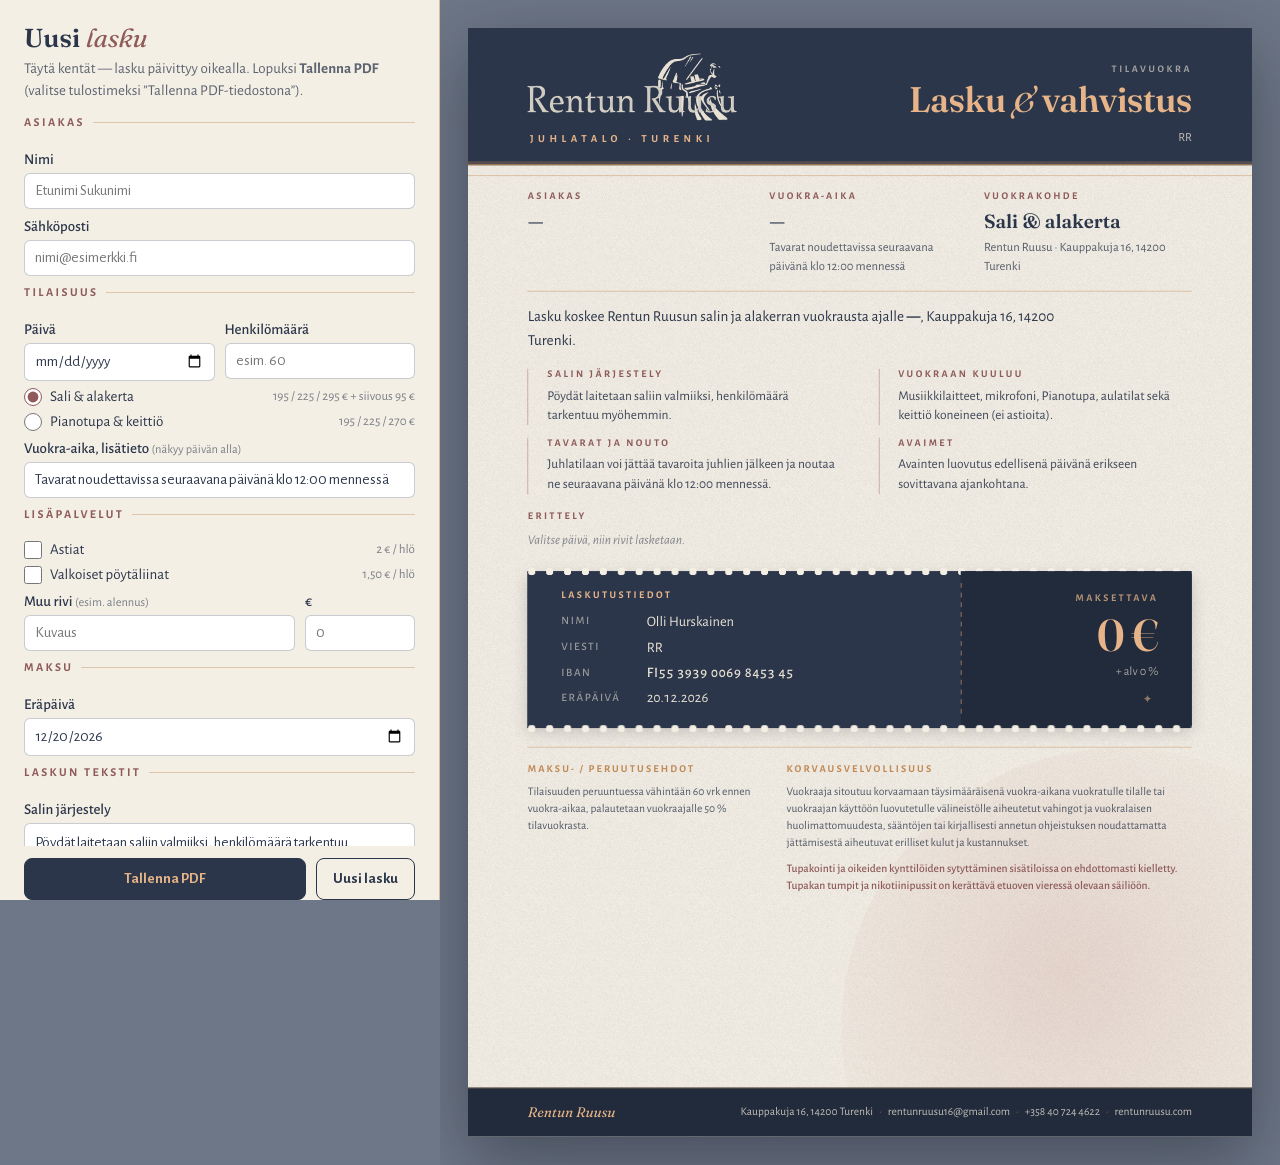
==== website/lasku/index.html @ a07ed773 "Laskutyökalu: lomake + live-esikatselu + PDF (rentunruusu.com/lasku) Co-Authored-By: Claude Opus 5.5" ====
<!DOCTYPE html>
<html lang="fi">
<head>
<meta charset="utf-8">
<meta name="viewport" content="width=device-width, initial-scale=1">
<meta name="robots" content="noindex, nofollow">
<title>Lasku · Rentun Ruusu</title>
<link rel="icon" href="../favicon.png">
<link rel="stylesheet" href="lasku.css">
<script type="module" src="lasku.js"></script>
</head>
<body>
<div class="tyokalu">

  <form class="lomake" id="lomake" autocomplete="off">
    <h1>Uusi <em>lasku</em></h1>
    <p class="ohje">Täytä kentät — lasku päivittyy oikealla. Lopuksi <strong>Tallenna PDF</strong> (valitse tulostimeksi ”Tallenna PDF-tiedostona”).</p>

    <fieldset>
      <legend>Asiakas</legend>
      <label>Nimi <input type="text" name="asiakas" placeholder="Etunimi Sukunimi"></label>
      <label>Sähköposti <input type="email" name="email" placeholder="nimi@esimerkki.fi"></label>
    </fieldset>

    <fieldset>
      <legend>Tilaisuus</legend>
      <div class="rivi">
        <label>Päivä <input type="date" name="pvm"></label>
        <label>Henkilömäärä <input type="number" name="hlo" min="0" step="1" placeholder="esim. 60"></label>
      </div>
      <label class="valinta"><input type="radio" name="tila" value="sali" checked> Sali &amp; alakerta <span class="hinta">195 / 225 / 295 € + siivous 95 €</span></label>
      <label class="valinta"><input type="radio" name="tila" value="pianotupa"> Pianotupa &amp; keittiö <span class="hinta">195 / 225 / 270 €</span></label>
      <label>Vuokra-aika, lisätieto <small>(näkyy päivän alla)</small>
        <input type="text" name="lisatieto" value="Tavarat noudettavissa seuraavana päivänä klo 12:00 mennessä"></label>
    </fieldset>

    <fieldset>
      <legend>Lisäpalvelut</legend>
      <label class="valinta"><input type="checkbox" name="astiat"> Astiat <span class="hinta">2 € / hlö</span></label>
      <label class="valinta"><input type="checkbox" name="liinat"> Valkoiset pöytäliinat <span class="hinta" data-k="liinahinta">1,50 € / hlö</span></label>
      <div class="rivi muu">
        <label>Muu rivi <small>(esim. alennus)</small> <input type="text" name="muuKuvaus" placeholder="Kuvaus"></label>
        <label>€ <input type="text" name="muuEur" inputmode="decimal" placeholder="0"></label>
      </div>
    </fieldset>

    <fieldset>
      <legend>Maksu</legend>
      <label>Eräpäivä <input type="date" name="erapaiva"></label>
    </fieldset>

    <fieldset>
      <legend>Laskun tekstit</legend>
      <label>Salin järjestely <textarea name="jarjestely">Pöydät laitetaan saliin valmiiksi, henkilömäärä tarkentuu myöhemmin.</textarea></label>
      <label>Vuokraan kuuluu <textarea name="kuuluu">Musiikkilaitteet, mikrofoni, Pianotupa, aulatilat sekä keittiö koneineen (ei astioita).</textarea></label>
      <label>Tavarat ja nouto <textarea name="tavarat">Juhlatilaan voi jättää tavaroita juhlien jälkeen ja noutaa ne seuraavana päivänä klo 12:00 mennessä.</textarea></label>
      <label>Avaimet <textarea name="avaimet">Avainten luovutus edellisenä päivänä erikseen sovittavana ajankohtana.</textarea></label>
    </fieldset>

    <div class="huom" id="huom" role="status" aria-live="polite"></div>

    <div class="toiminnot">
      <button type="button" class="paa" id="tallenna">Tallenna PDF</button>
      <button type="button" id="uusi">Uusi lasku</button>
    </div>
  </form>

  <div class="esikatselu" id="esikatselu">
    <div class="kehys" id="kehys">
      <div class="sheet">

        <header class="masthead">
          <div class="mark">
            <img src="logo.png" alt="Rentun Ruusu">
            <div class="place">Juhlatalo · Turenki</div>
          </div>
          <div class="doctype">
            <div class="kicker">Tilavuokra</div>
            <h1>Lasku <em>&amp;</em> vahvistus</h1>
            <div class="ref" data-k="viite"></div>
          </div>
        </header>

        <main class="body">
          <section class="facts">
            <div class="fact">
              <div class="eyebrow">Asiakas</div>
              <div class="name" data-k="asiakas"></div>
              <div class="sub" data-k="email"></div>
            </div>
            <div class="fact">
              <div class="eyebrow">Vuokra-aika</div>
              <div class="name" data-k="pvm"></div>
              <div class="sub" data-k="lisatieto"></div>
            </div>
            <div class="fact">
              <div class="eyebrow">Vuokrakohde</div>
              <div class="name" data-k="tilanimi"></div>
              <div class="sub">Rentun Ruusu · Kauppakuja 16, 14200 Turenki</div>
            </div>
          </section>

          <p class="lede">
            Lasku koskee Rentun Ruusun <span data-k="genetiivi"></span> vuokrausta ajalle
            <strong data-k="pvm"></strong>, Kauppakuja 16, 14200 Turenki.
          </p>

          <div class="terms-list">
            <div class="item"><div class="eyebrow">Salin järjestely</div><p data-k="jarjestely"></p></div>
            <div class="item"><div class="eyebrow">Vuokraan kuuluu</div><p data-k="kuuluu"></p></div>
            <div class="item"><div class="eyebrow">Tavarat ja nouto</div><p data-k="tavarat"></p></div>
            <div class="item"><div class="eyebrow">Avaimet</div><p data-k="avaimet"></p></div>
          </div>

          <section class="erittely">
            <div class="eyebrow">Erittely</div>
            <ol id="rivit"></ol>
          </section>

          <section class="ticket">
            <div class="ticket-main">
              <div class="eyebrow">Laskutustiedot</div>
              <dl class="pay">
                <dt>Nimi</dt><dd data-k="laskuttaja"></dd>
                <dt>Viesti</dt><dd data-k="viite"></dd>
                <dt>IBAN</dt><dd class="iban" data-k="iban"></dd>
                <dt>Eräpäivä</dt><dd data-k="erapaiva"></dd>
              </dl>
            </div>
            <div class="stub">
              <div class="eyebrow">Maksettava</div>
              <div class="amount" data-k="summa"></div>
              <div class="vat">+ alv 0 %</div>
              <div class="star">✦</div>
            </div>
          </section>

          <section class="fineprint">
            <div>
              <h2>Maksu- / peruutusehdot</h2>
              <p>Tilaisuuden peruuntuessa vähintään 60 vrk ennen vuokra-aikaa, palautetaan vuokraajalle 50 % tilavuokrasta.</p>
            </div>
            <div>
              <h2>Korvausvelvollisuus</h2>
              <p>Vuokraaja sitoutuu korvaamaan täysimääräisenä vuokra-aikana vuokratulle tilalle tai vuokraajan käyttöön luovutetulle välineistölle aiheutetut vahingot ja vuokralaisen huolimattomuudesta, sääntöjen tai kirjallisesti annetun ohjeistuksen noudattamatta jättämisestä aiheutuvat erilliset kulut ja kustannukset.</p>
              <p class="warn">Tupakointi ja oikeiden kynttilöiden sytyttäminen sisätiloissa on ehdottomasti kielletty. Tupakan tumpit ja nikotiinipussit on kerättävä etuoven vieressä olevaan säiliöön.</p>
            </div>
          </section>
        </main>

        <footer class="colophon">
          <div class="sig">Rentun Ruusu</div>
          <div>
            Kauppakuja 16, 14200 Turenki<span class="dot">·</span>rentunruusu16@gmail.com<span class="dot">·</span>+358 40 724 4622<span class="dot">·</span>rentunruusu.com
          </div>
        </footer>

      </div>
    </div>
  </div>

</div>
</body>
</html>
---- website/lasku/lasku.css ----
@font-face { font-family: "Fraunces"; font-style: normal; font-weight: 400 700; font-display: swap; src: url("../assets/fonts/fraunces-latin.woff2") format("woff2"); }
@font-face { font-family: "Fraunces"; font-style: italic; font-weight: 400 700; font-display: swap; src: url("../assets/fonts/fraunces-italic-latin.woff2") format("woff2"); }
@font-face { font-family: "Alegreya Sans"; font-style: normal; font-weight: 400; font-display: swap; src: url("../assets/fonts/alegreya-sans-400-latin.woff2") format("woff2"); }
@font-face { font-family: "Alegreya Sans"; font-style: italic; font-weight: 400; font-display: swap; src: url("../assets/fonts/alegreya-sans-400-italic-latin.woff2") format("woff2"); }
@font-face { font-family: "Alegreya Sans"; font-style: normal; font-weight: 500; font-display: swap; src: url("../assets/fonts/alegreya-sans-500-latin.woff2") format("woff2"); }
@font-face { font-family: "Alegreya Sans"; font-style: normal; font-weight: 700; font-display: swap; src: url("../assets/fonts/alegreya-sans-700-latin.woff2") format("woff2"); }
@font-face { font-family: "Alegreya Sans SC"; font-style: normal; font-weight: 500; font-display: swap; src: url("../assets/fonts/alegreya-sans-sc-500-latin.woff2") format("woff2"); }
@font-face { font-family: "Alegreya Sans SC"; font-style: normal; font-weight: 700; font-display: swap; src: url("../assets/fonts/alegreya-sans-sc-700-latin.woff2") format("woff2"); }

:root{
  --navy:#2B364A;
  --night:#222B3C;
  --lace:#F4EFE5;
  --ivory:#E9E2D4;
  --rose:#B47876;
  --rose-deep:#8E5B59;
  --gold:#E6B488;
  --brass:#C08A57;
  --display:"Fraunces","Georgia",serif;
  --body:"Alegreya Sans","Trebuchet MS",sans-serif;
  --caps:"Alegreya Sans SC","Alegreya Sans",sans-serif;
}

*{box-sizing:border-box;margin:0;padding:0}

@page{ size:A4; margin:0 }

html{ background:#6E7787 }

body{
  font-family:var(--body);
  color:var(--navy);
  -webkit-print-color-adjust:exact;
  print-color-adjust:exact;
  font-kerning:normal;
  text-rendering:geometricPrecision;
}

.sheet{
  position:relative;
  width:210mm;
  min-height:297mm;
  margin:0 auto;
  background:var(--lace);
  overflow:hidden;
  display:flex;
  flex-direction:column;
}

@media screen{
  .sheet{ margin:10mm auto; box-shadow:0 6mm 18mm rgba(20,26,38,.45) }
  .ticket{ box-shadow:0 1.2mm 4mm rgba(34,43,60,.20) }
}

/* Paper grain + a cropped rose bloom in the corner (brand device 2 & 5) */
.sheet::before{
  content:"";
  position:absolute; inset:0; z-index:0; pointer-events:none;
  background-image:url("[data-uri]");
  background-size:22mm 22mm;
  opacity:.05;
}
.sheet::after{
  content:"";
  position:absolute; z-index:0; pointer-events:none;
  right:-40mm; bottom:-46mm; width:150mm; height:150mm; border-radius:50%;
  background:radial-gradient(circle at 40% 40%, rgba(180,120,118,.20), rgba(180,120,118,0) 62%);
}

/* ─────────────────────────── Header ─────────────────────────── */

.masthead{
  position:relative; z-index:1;
  background:var(--navy);
  color:var(--ivory);
  padding:11.5mm 16mm 8.5mm;
  display:flex; align-items:flex-end; justify-content:space-between; gap:10mm;
  border-bottom:1px solid var(--brass);
  box-shadow:inset 0 -3px 0 rgba(192,138,87,.28);
}
.masthead::after{
  content:"";
  position:absolute; left:0; right:0; bottom:-3.2mm; height:1px;
  background:rgba(192,138,87,.45);
}

.mark img{ display:block; width:62mm; height:auto }
.mark .place{
  font-family:var(--caps); font-weight:700;
  font-size:8.2pt; letter-spacing:.42em; text-transform:uppercase;
  color:var(--gold); margin-top:3.2mm; padding-left:.6mm;
}

.doctype{ text-align:right }
.doctype .kicker{
  font-family:var(--caps); font-weight:700;
  font-size:7.6pt; letter-spacing:.26em; text-transform:uppercase;
  color:rgba(233,226,212,.62);
}
.doctype h1{
  font-family:var(--display);
  font-weight:600; font-variation-settings:"SOFT" 40,"opsz" 60;
  font-size:27pt; line-height:1.02; letter-spacing:-.01em;
  color:var(--gold); margin-top:1.6mm; white-space:nowrap;
}
.doctype h1 em{ font-style:italic; font-weight:400 }
.doctype .ref{
  margin-top:3mm; font-size:9.4pt; color:rgba(233,226,212,.78);
  font-variant-numeric:tabular-nums;
}

/* ─────────────────────────── Body ─────────────────────────── */

.body{ position:relative; z-index:1; padding:9mm 16mm 0; flex:1 }

.eyebrow{
  font-family:var(--caps); font-weight:700;
  font-size:7.8pt; letter-spacing:.24em; text-transform:uppercase;
  color:var(--rose-deep);
}

.facts{
  display:grid; grid-template-columns:1.15fr 1fr 1.15fr; gap:9mm;
  padding-bottom:7mm;
  border-bottom:1px solid rgba(192,138,87,.42);
}
.fact .eyebrow{ margin-bottom:2.2mm }
.fact .name{
  font-family:var(--display); font-weight:600;
  font-variation-settings:"SOFT" 40,"opsz" 24;
  font-size:14.5pt; line-height:1.15; color:var(--navy);
  font-variant-numeric:tabular-nums;
}
.fact .sub{ font-size:9.6pt; line-height:1.5; color:rgba(43,54,74,.78); margin-top:1.4mm }

.lede{
  margin-top:6mm;
  font-size:11.6pt; line-height:1.55; color:var(--navy); max-width:150mm;
}
.lede strong{ font-weight:700 }

.terms-list{
  margin-top:6mm;
  display:grid; grid-template-columns:1fr 1fr; gap:5mm 10mm;
}
.item{ padding-left:5mm; border-left:1px solid rgba(180,120,118,.55) }
.item .eyebrow{ margin-bottom:1.6mm }
.item p{ font-size:10.2pt; line-height:1.5; color:rgba(43,54,74,.9) }
.item.wide{ grid-column:1 / -1 }

/* ───────────────── Payment block: a dance-hall ticket ───────────────── */

.ticket{
  position:relative;
  margin:8mm 0 0;
  display:grid; grid-template-columns:1fr 62mm;
  background:var(--navy); color:var(--ivory);
}
.ticket::before,
.ticket::after{
  content:""; position:absolute; left:0; right:0; height:2.4mm;
  background-image:radial-gradient(circle at 1.2mm 50%, var(--lace) .95mm, rgba(244,239,229,0) 1.05mm);
  background-size:4.8mm 2.4mm;
}
.ticket::before{ top:-1.2mm }
.ticket::after{ bottom:-1.2mm }

.ticket-main{ padding:8mm 9mm 8.5mm }
.ticket .eyebrow{ color:var(--gold) }

.pay{ margin-top:4mm; display:grid; grid-template-columns:auto 1fr; gap:2.6mm 7mm }
.pay dt{
  font-family:var(--caps); font-weight:500;
  font-size:8.6pt; letter-spacing:.14em; text-transform:uppercase;
  color:rgba(233,226,212,.58); padding-top:.6mm;
}
.pay dd{
  font-size:11pt; line-height:1.25; color:var(--ivory);
  font-variant-numeric:tabular-nums;
}
.pay dd.iban{ letter-spacing:.055em; font-weight:500 }

.stub{
  position:relative;
  padding:8mm 9mm;
  display:flex; flex-direction:column; justify-content:center; align-items:flex-end;
  text-align:right;
  background:var(--night);
}
.stub::before{
  content:""; position:absolute; top:3mm; bottom:3mm; left:0; width:1px;
  background-image:linear-gradient(to bottom, rgba(230,180,136,.55) 55%, rgba(230,180,136,0) 0);
  background-size:1px 2.6mm;
}
.stub .eyebrow{ color:rgba(230,180,136,.75) }
.stub .amount{
  font-family:var(--display); font-weight:600;
  font-variation-settings:"SOFT" 30,"opsz" 100;
  font-size:34pt; line-height:1; letter-spacing:-.015em;
  color:var(--gold); margin:2.4mm 0 1.4mm;
  font-variant-numeric:tabular-nums;
}
.stub .vat{ font-size:9.4pt; color:rgba(233,226,212,.66) }
.stub .star{ color:rgba(230,180,136,.55); font-size:9pt; margin-top:3.4mm; letter-spacing:.5em }

/* ─────────────────────────── Fine print ─────────────────────────── */

.fineprint{
  margin-top:8mm; padding-top:5mm;
  border-top:1px solid rgba(192,138,87,.42);
  display:grid; grid-template-columns:1fr 1.35fr; gap:9mm;
}
.fineprint h2{
  font-family:var(--caps); font-weight:700;
  font-size:8pt; letter-spacing:.2em; text-transform:uppercase;
  color:var(--brass); margin-bottom:2.4mm;
}
.fineprint p{ font-size:8.8pt; line-height:1.52; color:rgba(43,54,74,.8) }
.fineprint p + p{ margin-top:2.4mm }
.fineprint .warn{ color:var(--rose-deep); font-weight:500 }

/* ─────────────────────────── Footer ─────────────────────────── */

.colophon{
  position:relative; z-index:1;
  margin-top:7mm;
  background:var(--night); color:rgba(233,226,212,.8);
  padding:5.5mm 16mm;
  display:flex; justify-content:space-between; align-items:center; gap:6mm;
  font-size:8.8pt;
  border-top:1px solid rgba(192,138,87,.45);
}
.colophon .sig{ font-family:var(--display); font-style:italic; font-size:10.5pt; color:var(--gold) }
.colophon .dot{ color:rgba(192,138,87,.7); padding:0 1.6mm }

/* ───────────────── Erittely (uusi) ───────────────── */
.erittely{ margin-top:6mm }
.erittely .eyebrow{ margin-bottom:1.6mm }
.erittely ol{ list-style:none }
.erittely li{
  display:flex; align-items:baseline; gap:3mm;
  padding:1.5mm 0; font-size:10.2pt; color:var(--navy);
  border-bottom:1px solid rgba(192,138,87,.22);
}
.erittely li:last-child{ border-bottom:0 }
.erittely .viiva{ flex:1; border-bottom:1px dotted rgba(43,54,74,.32); transform:translateY(-1.1mm) }
.erittely .snt{
  font-family:var(--display); font-weight:600; font-size:11pt;
  font-variation-settings:"SOFT" 40,"opsz" 24; font-variant-numeric:tabular-nums; white-space:nowrap;
}
.erittely .tyhja{ font-style:italic; color:rgba(43,54,74,.55) }

/* Erittely vie tilaa → tiivistetään, jotta lasku mahtuu yhdelle A4-sivulle */
.lede{ margin-top:4mm }
.terms-list{ margin-top:4mm; gap:3.5mm 10mm }
.ticket{ margin-top:6mm }
.fineprint{ margin-top:6mm }
.body{ padding-top:7mm }
/* Suunnitelman 5 askelta eivät riittäneet (Erittely ≈ 45 mm) → lisätiivistys */
.masthead{ padding:8mm 16mm 6mm }
.facts{ padding-bottom:5mm }
.erittely{ margin-top:4.5mm }
.erittely li{ padding:1mm 0 }
.ticket{ margin-top:5mm }
.ticket-main{ padding:6mm 9mm 6.5mm }
.pay{ margin-top:3mm; gap:2mm 7mm }
.stub{ padding:6mm 9mm }
.fineprint{ margin-top:5mm; padding-top:4mm }
.colophon{ margin-top:4mm; padding:4mm 16mm }
.masthead{ padding:7mm 16mm 5mm }
.mark img{ width:56mm }
.facts{ padding-bottom:4mm }
.item p{ line-height:1.42 }
.ticket-main{ padding:5mm 9mm 5.5mm }
.stub{ padding:5mm 9mm }
.fineprint{ grid-template-columns:1fr 1.8fr }
.fineprint p{ line-height:1.45 }

/* ───────────────── Työkalu-näkymä (vain näytöllä) ───────────────── */
html{ background:#6E7787 }
.tyokalu{ display:grid; grid-template-columns:440px minmax(0,1fr); min-height:100vh }
.lomake{
  position:sticky; top:0; height:100vh; overflow:auto;
  background:var(--lace); color:var(--navy); padding:22px 24px 40px;
  border-right:1px solid rgba(192,138,87,.5); font-size:15px;
}
.lomake h1{ font-family:var(--display); font-weight:600; font-size:26px; color:var(--navy) }
.lomake h1 em{ font-style:italic; font-weight:400; color:var(--rose-deep) }
.lomake .ohje{ margin:4px 0 14px; color:rgba(43,54,74,.75); line-height:1.45 }
.lomake fieldset{ border:0; border-top:1px solid rgba(192,138,87,.42); padding:12px 0 4px; margin-top:6px }
.lomake legend{ font-family:var(--caps); font-weight:700; font-size:12px; letter-spacing:.2em; text-transform:uppercase; color:var(--rose-deep); padding-right:8px }
.lomake label{ display:block; margin-top:9px; font-weight:500 }
.lomake label small{ font-weight:400; color:rgba(43,54,74,.6) }
.lomake input[type=text], .lomake input[type=email], .lomake input[type=date],
.lomake input[type=number], .lomake textarea{
  display:block; width:100%; margin-top:4px; padding:8px 10px;
  font:inherit; font-weight:400; color:var(--navy);
  background:#fff; border:1px solid rgba(43,54,74,.25); border-radius:6px;
}
.lomake textarea{ min-height:58px; resize:vertical; line-height:1.4 }
.lomake input:focus, .lomake textarea:focus{ outline:2px solid var(--brass); outline-offset:1px; border-color:var(--brass) }
.lomake .rivi{ display:grid; grid-template-columns:1fr 1fr; gap:10px }
.lomake .rivi.muu{ grid-template-columns:1fr 110px }
.lomake .valinta{ display:flex; gap:8px; align-items:center; font-weight:400; margin-top:7px }
.lomake .valinta input{ width:18px; height:18px; accent-color:var(--rose-deep) }
.lomake .hinta{ font-weight:400; color:rgba(43,54,74,.6); margin-left:auto; font-size:13px }
.huom{ margin-top:12px; padding:10px 12px; border-radius:6px; background:rgba(180,120,118,.14); color:var(--rose-deep); font-size:14px; line-height:1.4 }
.huom:empty{ display:none }
.toiminnot{ display:flex; gap:10px; margin-top:18px; position:sticky; bottom:-40px; padding:12px 0 0; background:var(--lace) }
.toiminnot button{
  font:inherit; font-weight:700; padding:11px 16px; border-radius:8px; cursor:pointer;
  border:1px solid var(--navy); background:transparent; color:var(--navy);
}
.toiminnot button.paa{ flex:1; background:var(--navy); color:var(--gold); border-color:var(--navy) }
.toiminnot button:focus-visible{ outline:2px solid var(--brass); outline-offset:2px }

.esikatselu{ padding:28px; display:flex; justify-content:center; align-items:flex-start; overflow:hidden }
.kehys{ width:210mm; flex:none; transform-origin:top center }
.esikatselu .sheet{ margin:0 }

@media print{
  html{ background:none }
  .lomake{ display:none }
  .tyokalu{ display:block }
  .esikatselu{ padding:0; display:block; overflow:visible }
  .kehys{ transform:none !important; height:auto !important; width:auto }
  .esikatselu .sheet{ box-shadow:none } /* KEINE feste Höhe: Überlauf soll als 2. Seite sichtbar werden, nicht still abgeschnitten */
}
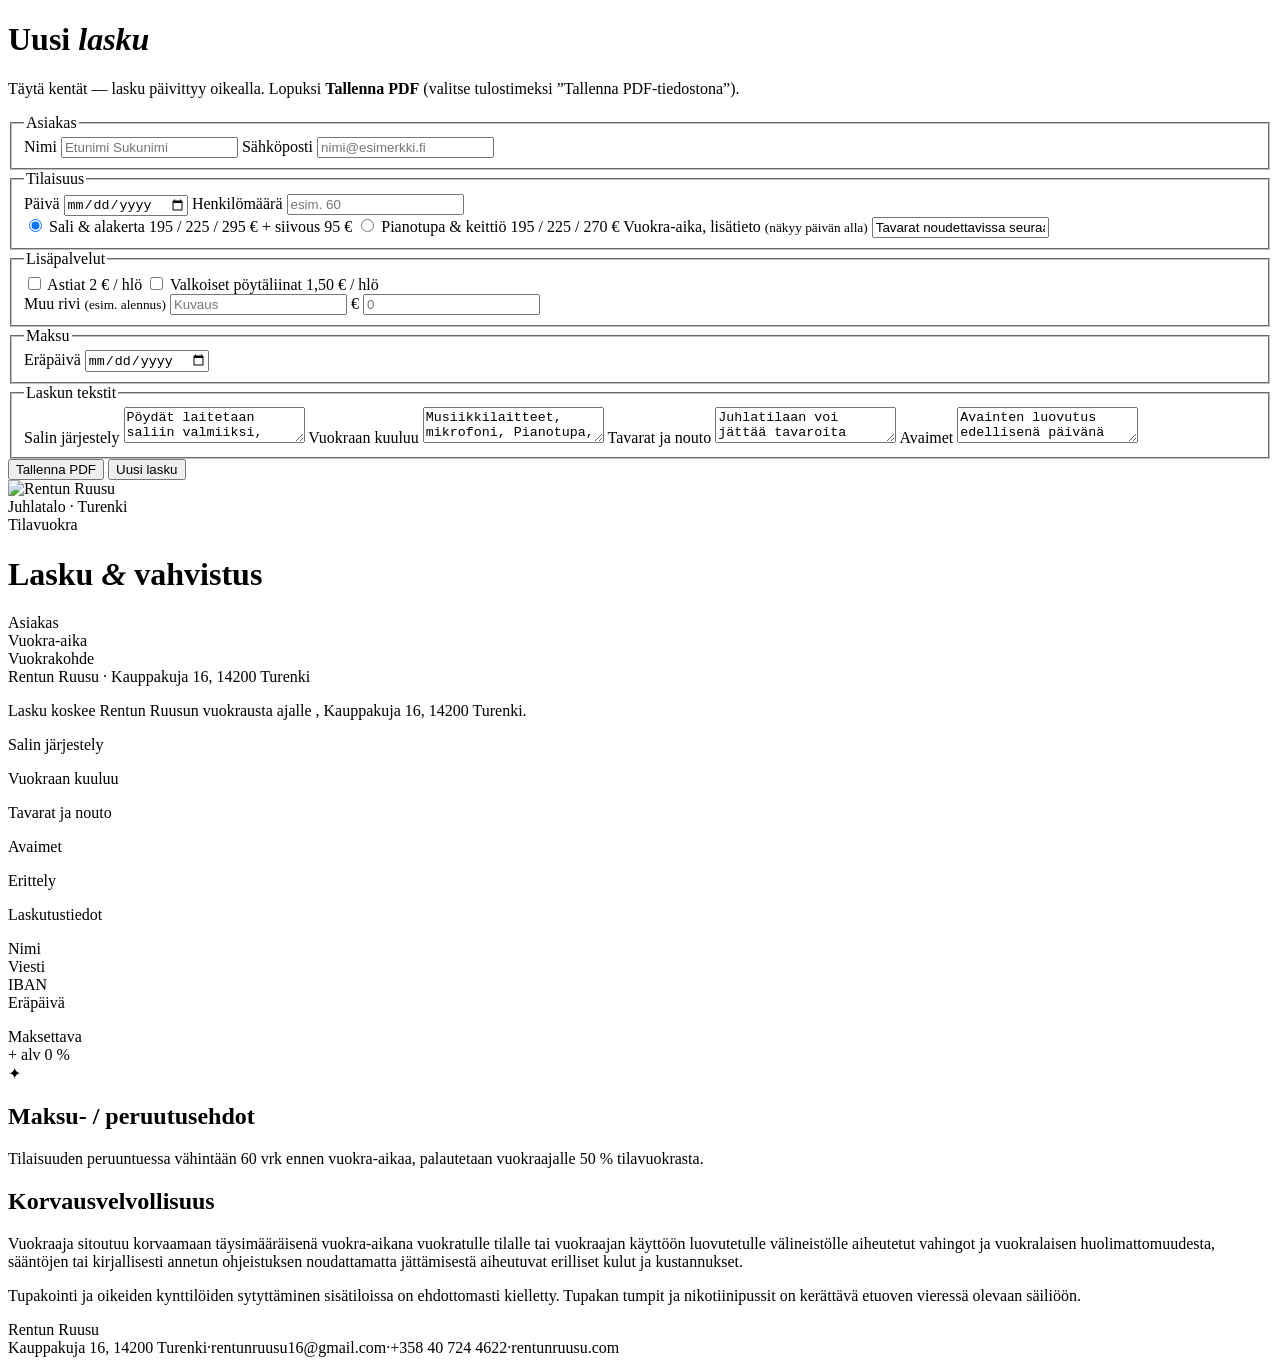
==== commit c52c5e0f: "Laskutyökalu: absoluuttiset polut — /lasku ilman kauttaviivaa latasi CSS:n, JS:n ja logon juuresta (" ====
--- a/website/lasku/index.html
+++ b/website/lasku/index.html
@@ -5,9 +5,9 @@
 <meta name="viewport" content="width=device-width, initial-scale=1">
 <meta name="robots" content="noindex, nofollow">
 <title>Lasku · Rentun Ruusu</title>
-<link rel="icon" href="../favicon.png">
-<link rel="stylesheet" href="lasku.css">
-<script type="module" src="lasku.js"></script>
+<link rel="icon" href="/favicon.png">
+<link rel="stylesheet" href="/lasku/lasku.css">
+<script type="module" src="/lasku/lasku.js"></script>
 </head>
 <body>
 <div class="tyokalu">
@@ -71,7 +71,7 @@
 
         <header class="masthead">
           <div class="mark">
-            <img src="logo.png" alt="Rentun Ruusu">
+            <img src="/lasku/logo.png" alt="Rentun Ruusu">
             <div class="place">Juhlatalo · Turenki</div>
           </div>
           <div class="doctype">
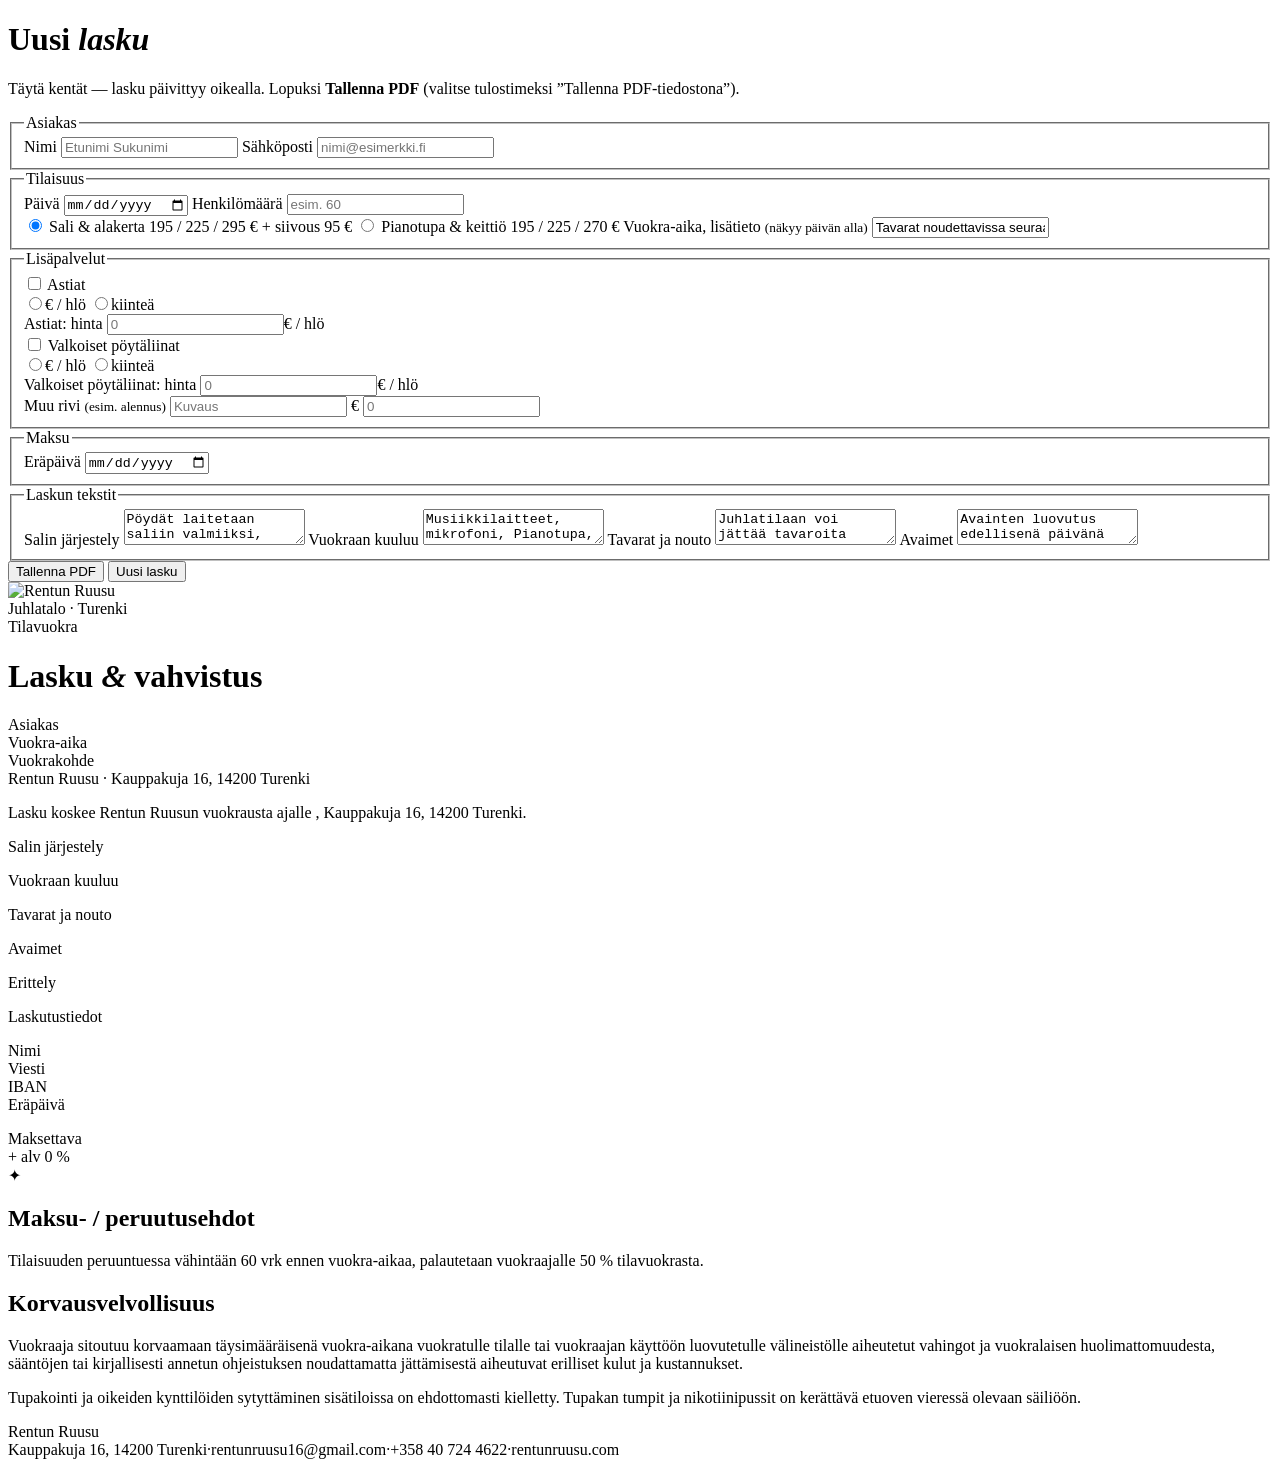
==== commit 5c9b2cec: "Laskutyökalu: lisäpalvelut per hlö tai kiinteä hinta, summa muokattavissa Astiat ja pöytäliinat: val" ====
--- a/website/lasku/index.html
+++ b/website/lasku/index.html
@@ -36,8 +36,28 @@
 
     <fieldset>
       <legend>Lisäpalvelut</legend>
-      <label class="valinta"><input type="checkbox" name="astiat"> Astiat <span class="hinta">2 € / hlö</span></label>
-      <label class="valinta"><input type="checkbox" name="liinat"> Valkoiset pöytäliinat <span class="hinta" data-k="liinahinta">1,50 € / hlö</span></label>
+      <div class="lisa" data-lisa="astiat">
+        <label class="valinta"><input type="checkbox" name="astiat"> Astiat</label>
+        <div class="lisahinta">
+          <div class="tapa" role="radiogroup" aria-label="Astiat: hinnoittelu">
+            <label><input type="radio" name="astiatTapa" value="hlo"><span>€ / hlö</span></label>
+            <label><input type="radio" name="astiatTapa" value="kiintea"><span>kiinteä</span></label>
+          </div>
+          <label class="hintakentta"><span class="piilo">Astiat: hinta</span>
+            <input type="text" name="astiatEur" inputmode="decimal" placeholder="0"><span class="yks" data-k="astiat-yks">€ / hlö</span></label>
+        </div>
+      </div>
+      <div class="lisa" data-lisa="liinat">
+        <label class="valinta"><input type="checkbox" name="liinat"> Valkoiset pöytäliinat</label>
+        <div class="lisahinta">
+          <div class="tapa" role="radiogroup" aria-label="Valkoiset pöytäliinat: hinnoittelu">
+            <label><input type="radio" name="liinatTapa" value="hlo"><span>€ / hlö</span></label>
+            <label><input type="radio" name="liinatTapa" value="kiintea"><span>kiinteä</span></label>
+          </div>
+          <label class="hintakentta"><span class="piilo">Valkoiset pöytäliinat: hinta</span>
+            <input type="text" name="liinatEur" inputmode="decimal" placeholder="0"><span class="yks" data-k="liinat-yks">€ / hlö</span></label>
+        </div>
+      </div>
       <div class="rivi muu">
         <label>Muu rivi <small>(esim. alennus)</small> <input type="text" name="muuKuvaus" placeholder="Kuvaus"></label>
         <label>€ <input type="text" name="muuEur" inputmode="decimal" placeholder="0"></label>
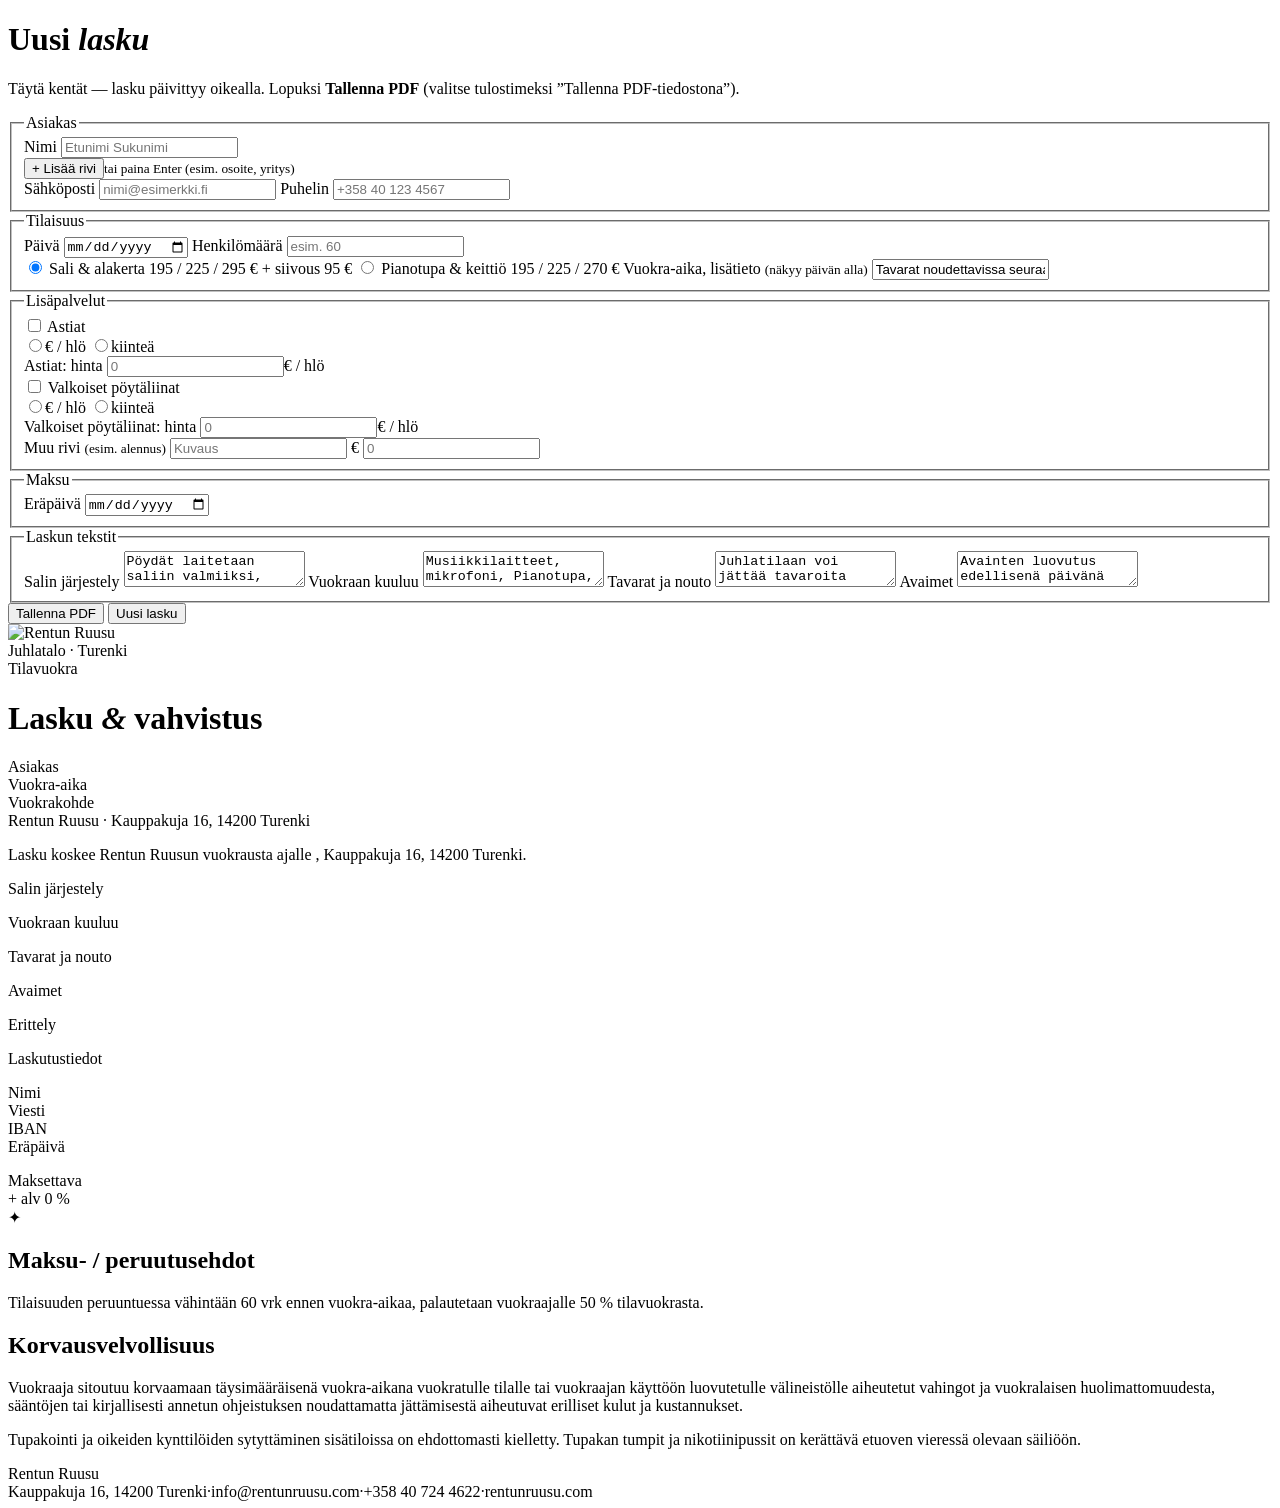
==== commit 315a049d: "lasku: Puhelin-Feld, Kunden-Zusatzzeilen (Enter/+), Footer info@rentunruusu.com Co-Authored-By: Clau" ====
--- a/website/lasku/index.html
+++ b/website/lasku/index.html
@@ -19,7 +19,12 @@
     <fieldset>
       <legend>Asiakas</legend>
       <label>Nimi <input type="text" name="asiakas" placeholder="Etunimi Sukunimi"></label>
-      <label>Sähköposti <input type="email" name="email" placeholder="nimi@esimerkki.fi"></label>
+      <div class="asrivit" id="asrivit"></div>
+      <button type="button" class="lisaarivi" id="lisaarivi">+ Lisää rivi</button><small class="vihje">tai paina Enter (esim. osoite, yritys)</small>
+      <div class="rivi">
+        <label>Sähköposti <input type="email" name="email" placeholder="nimi@esimerkki.fi"></label>
+        <label>Puhelin <input type="tel" name="puhelin" placeholder="+358 40 123 4567"></label>
+      </div>
     </fieldset>
 
     <fieldset>
@@ -106,7 +111,7 @@
             <div class="fact">
               <div class="eyebrow">Asiakas</div>
               <div class="name" data-k="asiakas"></div>
-              <div class="sub" data-k="email"></div>
+              <div class="sub monirivi" data-k="asiakastiedot"></div>
             </div>
             <div class="fact">
               <div class="eyebrow">Vuokra-aika</div>
@@ -171,7 +176,7 @@
         <footer class="colophon">
           <div class="sig">Rentun Ruusu</div>
           <div>
-            Kauppakuja 16, 14200 Turenki<span class="dot">·</span>rentunruusu16@gmail.com<span class="dot">·</span>+358 40 724 4622<span class="dot">·</span>rentunruusu.com
+            Kauppakuja 16, 14200 Turenki<span class="dot">·</span>info@rentunruusu.com<span class="dot">·</span>+358 40 724 4622<span class="dot">·</span>rentunruusu.com
           </div>
         </footer>
 
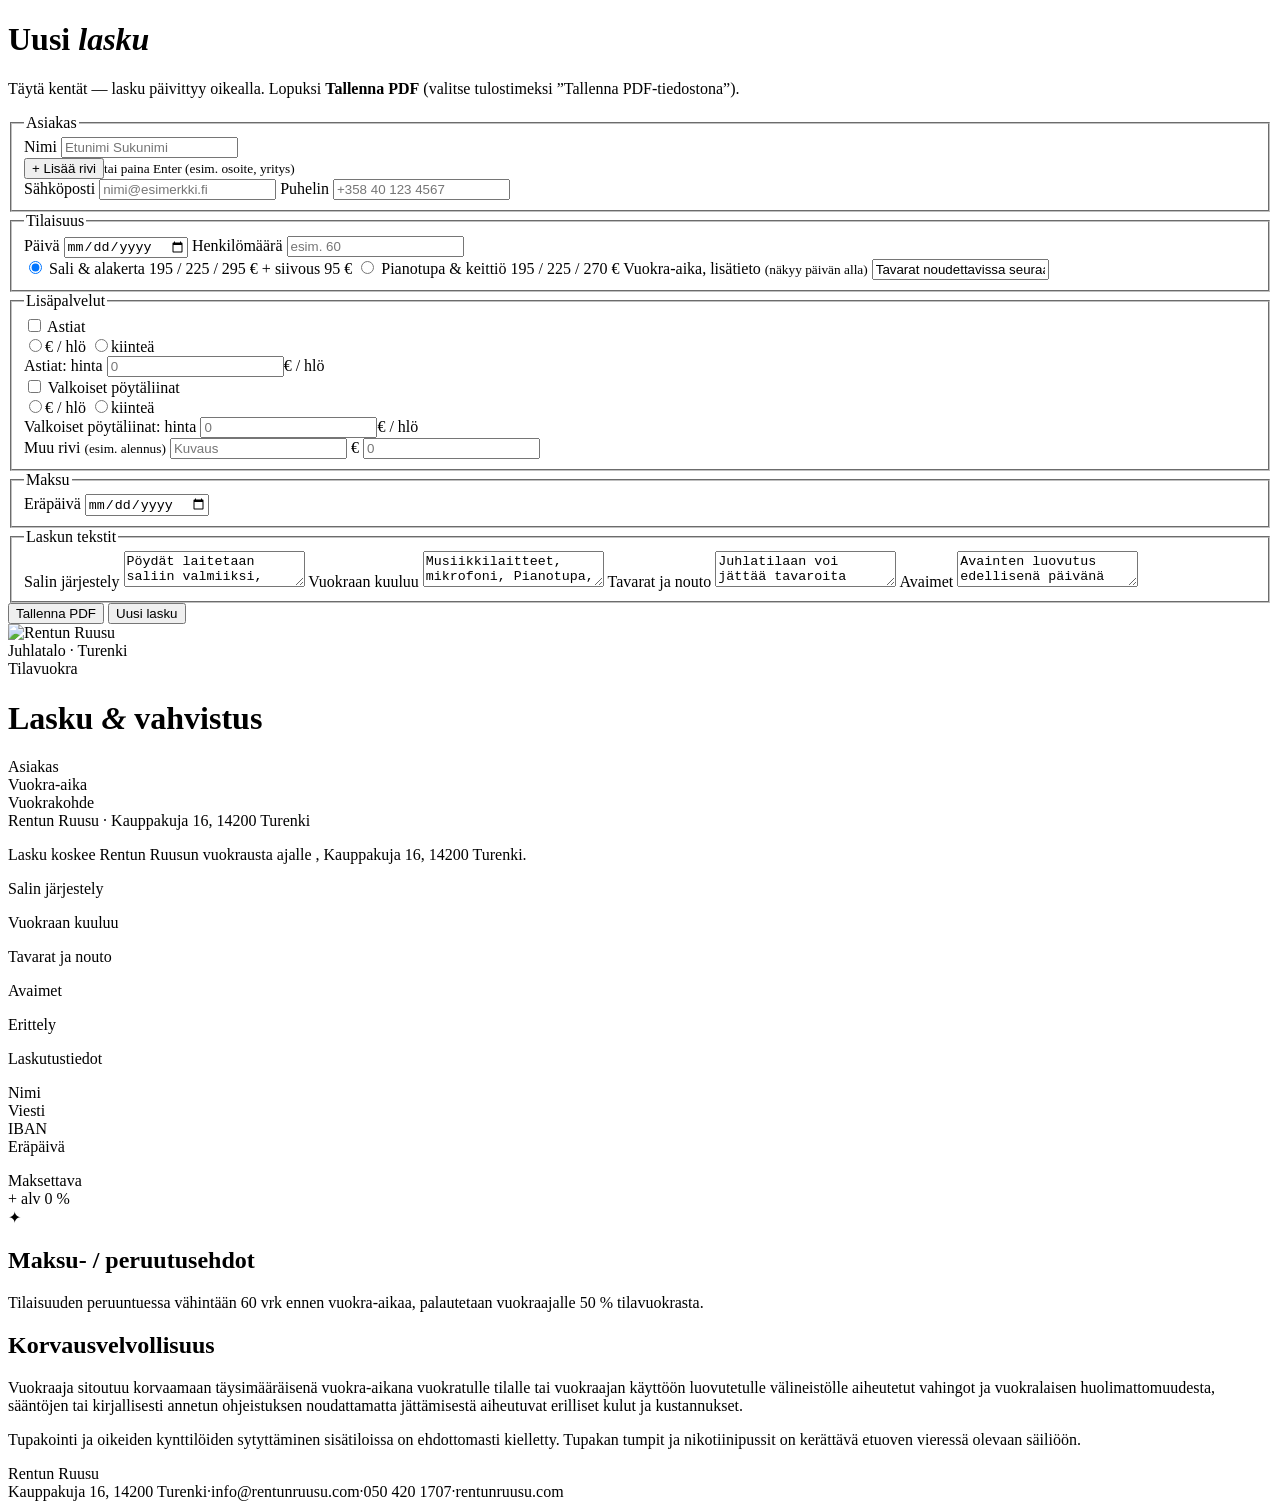
==== commit 21e6349e: "lasku: Footer-Telefon 050 420 1707 (Olli) Co-Authored-By: Claude Opus 5.5 <noreply@anthropic.com>" ====
--- a/website/lasku/index.html
+++ b/website/lasku/index.html
@@ -176,7 +176,7 @@
         <footer class="colophon">
           <div class="sig">Rentun Ruusu</div>
           <div>
-            Kauppakuja 16, 14200 Turenki<span class="dot">·</span>info@rentunruusu.com<span class="dot">·</span>+358 40 724 4622<span class="dot">·</span>rentunruusu.com
+            Kauppakuja 16, 14200 Turenki<span class="dot">·</span>info@rentunruusu.com<span class="dot">·</span>050 420 1707<span class="dot">·</span>rentunruusu.com
           </div>
         </footer>
 
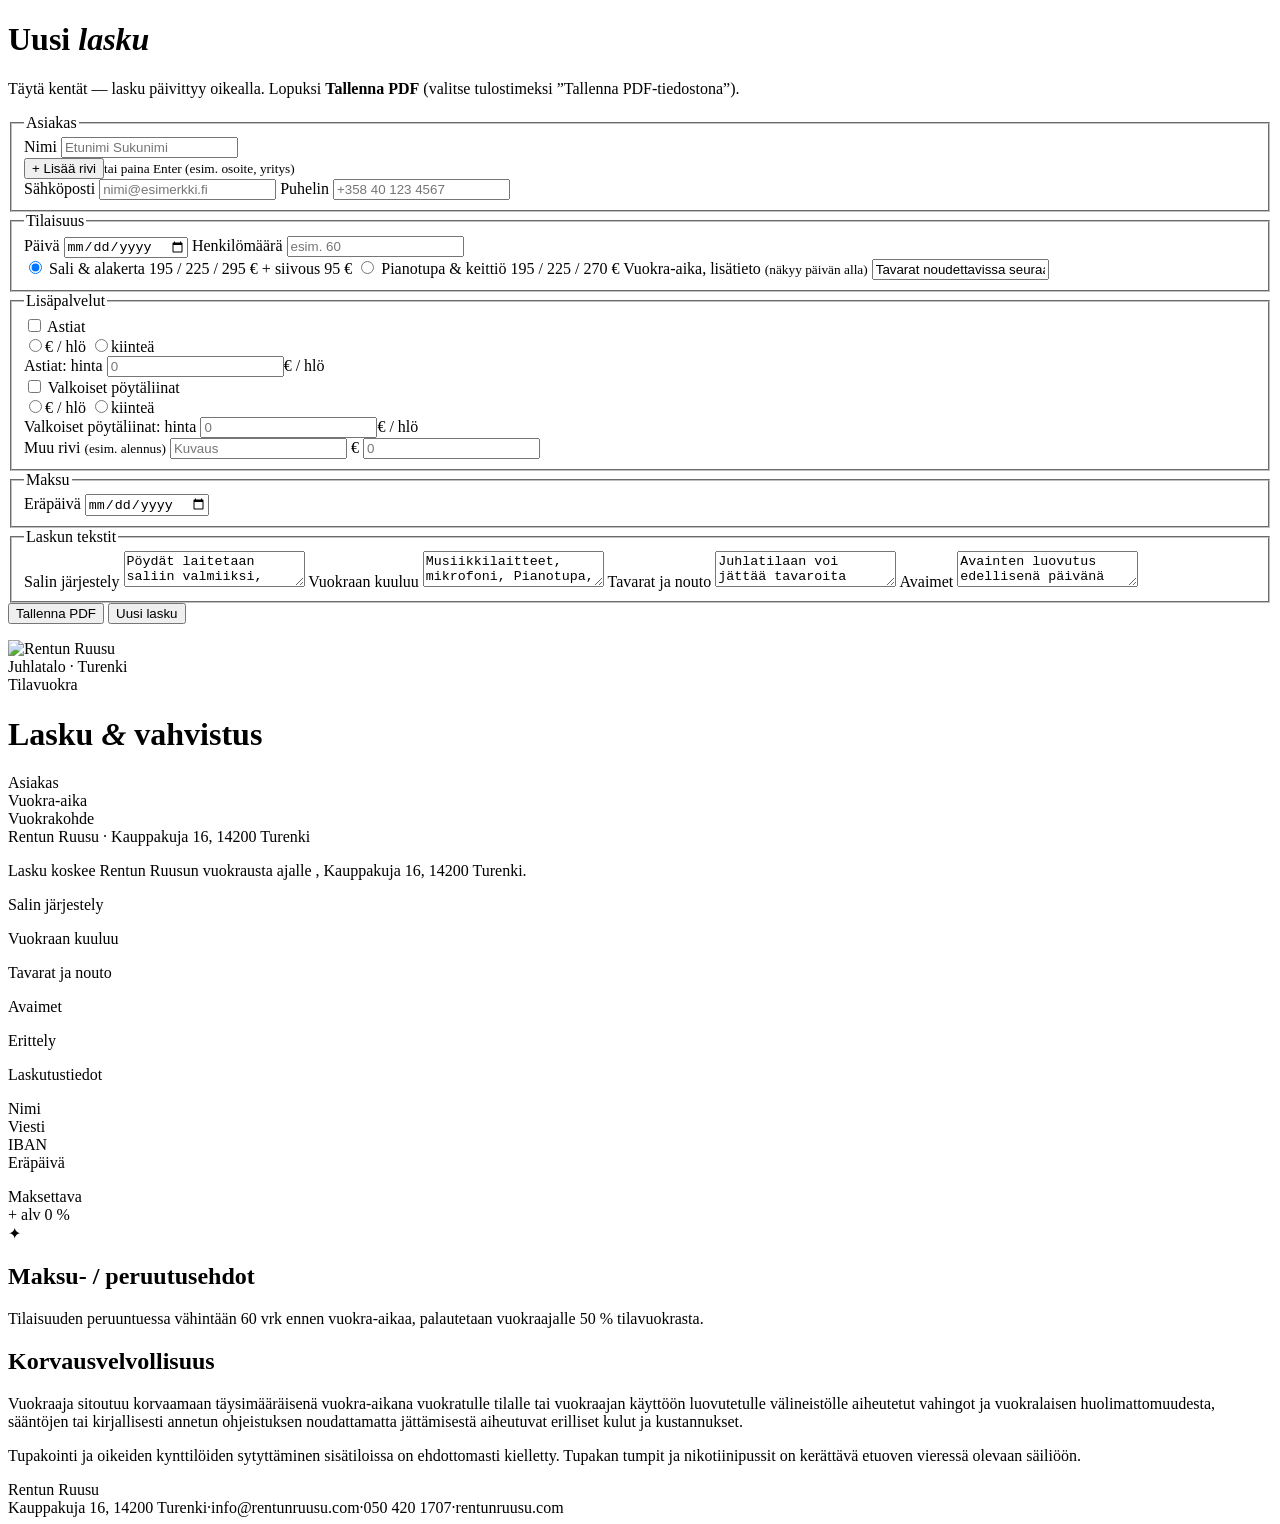
==== commit 2acb60e2: "lasku: Entwurf wird online gespeichert (privater Vercel Blob) GET/PUT /lasku/luonnos -> api/lasku-lu" ====
--- a/website/lasku/index.html
+++ b/website/lasku/index.html
@@ -87,6 +87,7 @@
     <div class="toiminnot">
       <button type="button" class="paa" id="tallenna">Tallenna PDF</button>
       <button type="button" id="uusi">Uusi lasku</button>
+      <p class="tallennus" id="tallennus" role="status" aria-live="polite"></p>
     </div>
   </form>
 
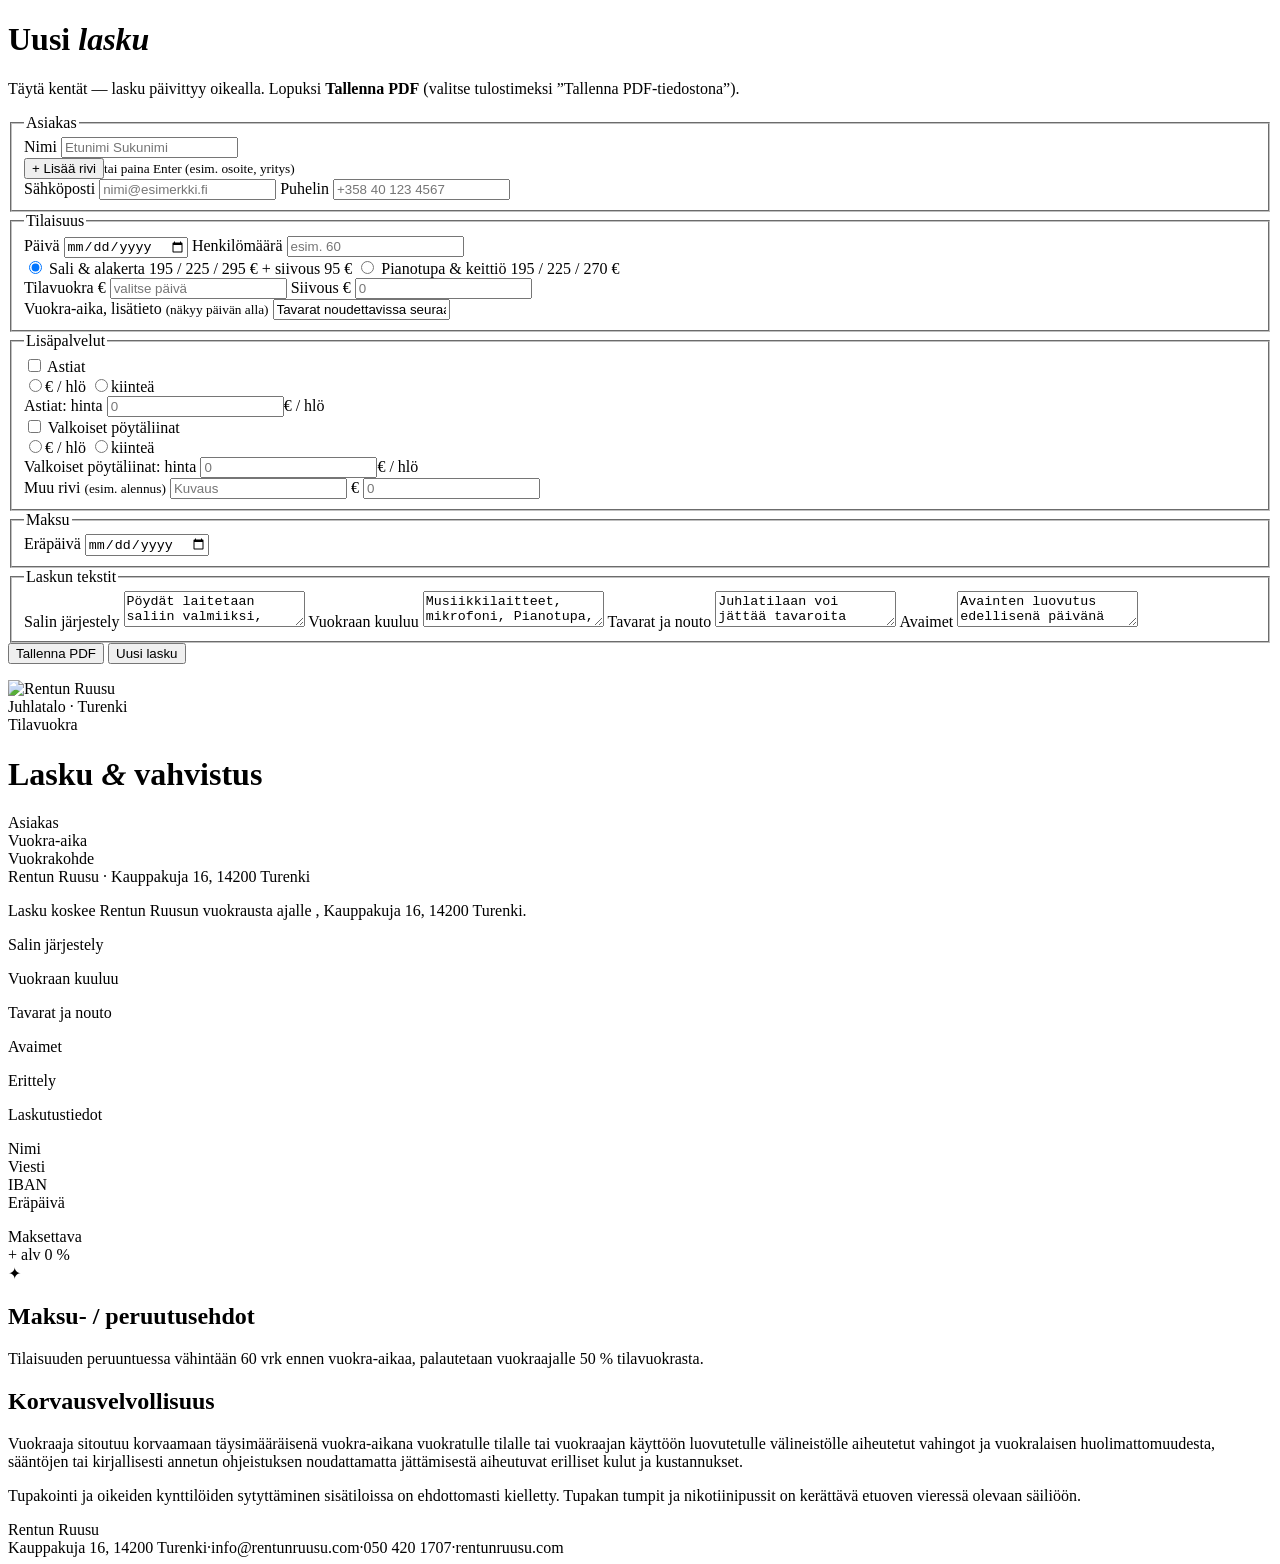
==== commit 966e194c: "lasku: Tilavuokra und Siivous frei editierbar Vorbelegt aus dem Hinnasto (Raum + Wochentag), Raum-/D" ====
--- a/website/lasku/index.html
+++ b/website/lasku/index.html
@@ -35,6 +35,10 @@
       </div>
       <label class="valinta"><input type="radio" name="tila" value="sali" checked> Sali &amp; alakerta <span class="hinta">195 / 225 / 295 € + siivous 95 €</span></label>
       <label class="valinta"><input type="radio" name="tila" value="pianotupa"> Pianotupa &amp; keittiö <span class="hinta">195 / 225 / 270 €</span></label>
+      <div class="rivi">
+        <label>Tilavuokra € <input type="text" name="vuokraEur" inputmode="decimal" placeholder="valitse päivä"><small class="hinnasto" data-k="vuokra-hinnasto"></small></label>
+        <label>Siivous € <input type="text" name="siivousEur" inputmode="decimal" placeholder="0"><small class="hinnasto" data-k="siivous-hinnasto"></small></label>
+      </div>
       <label>Vuokra-aika, lisätieto <small>(näkyy päivän alla)</small>
         <input type="text" name="lisatieto" value="Tavarat noudettavissa seuraavana päivänä klo 12:00 mennessä"></label>
     </fieldset>
